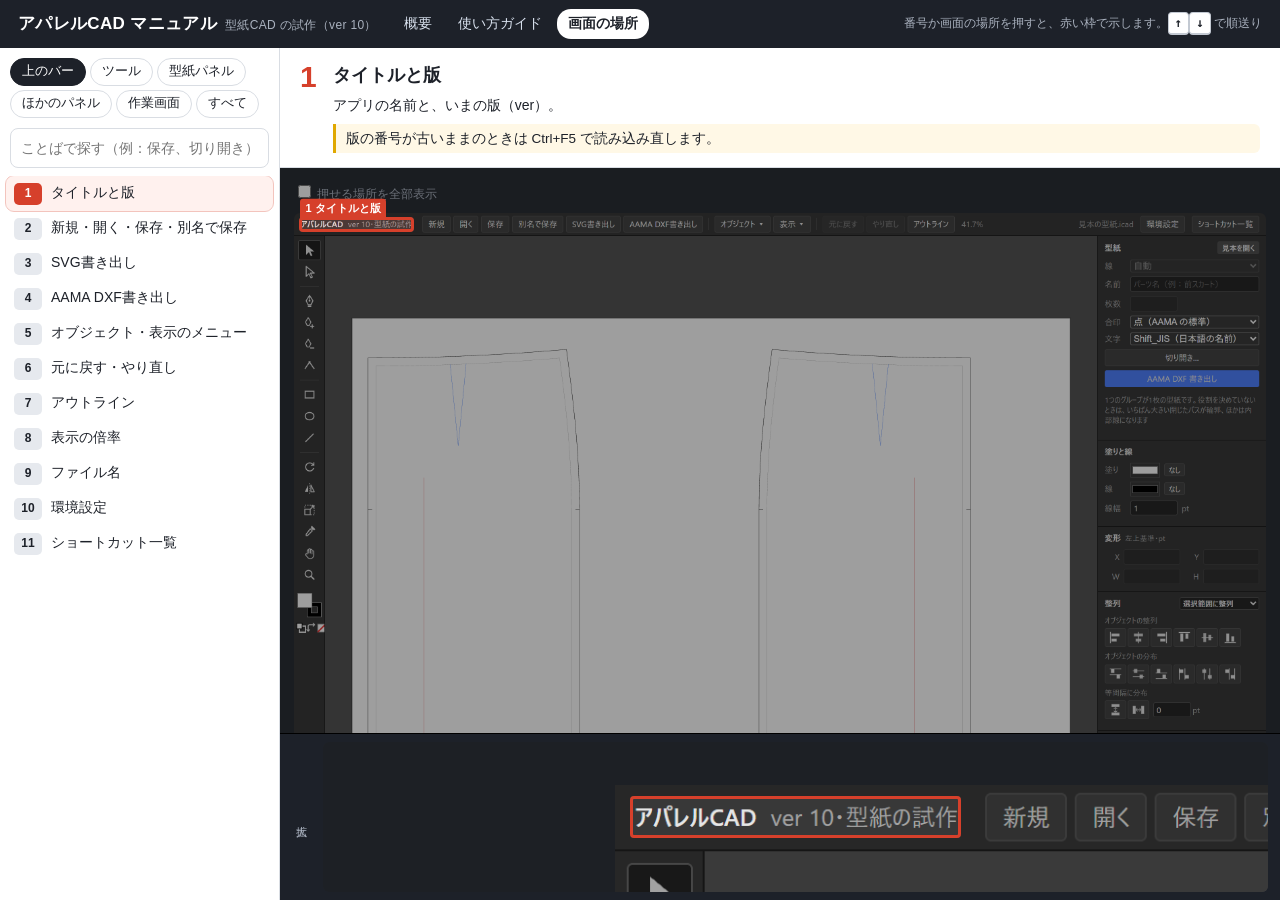
==== manual/index.html @ b2fe2792 "切り開き（タイトスカート → フレアスカート）と縫い代、マニュアル、見本を追加 - 型紙パネルに「切り開き…」：切り開き線のところで開いて広げ、輪郭は縫い代の幅で作り直す - 縫い代：ベジェのまま外側" ====
<!doctype html>
<html lang="ja">
<head>
<meta charset="utf-8">
<meta name="viewport" content="width=device-width, initial-scale=1">
<title>画面の場所｜アパレルCAD マニュアル</title>
<link rel="stylesheet" href="style.css">
<style>
html, body { height: 100%; }
body { display: flex; flex-direction: column; overflow: hidden; }
.wrap { flex: 1; display: grid; grid-template-columns: 280px minmax(0, 1fr); min-height: 0; }
.side { background: var(--panel); border-right: 1px solid var(--line); display: flex; flex-direction: column; min-height: 0; }
.cats { display: flex; flex-wrap: wrap; gap: 4px; padding: 10px 10px 6px; }
.cats button { border: 1px solid var(--line); background: #fff; border-radius: 14px; padding: 2px 11px; font: inherit; font-size: 12.5px; cursor: pointer; color: var(--ink); }
.cats button.on { background: var(--ink); color: #fff; border-color: var(--ink); }
.side input { margin: 4px 10px 8px; padding: 7px 10px; border: 1px solid var(--line); border-radius: 8px; font: inherit; font-size: 14px; }
.list { list-style: none; margin: 0; padding: 0 6px 12px; overflow: auto; flex: 1; }
.list li { display: flex; gap: 9px; align-items: flex-start; padding: 6px 8px; border-radius: 8px; cursor: pointer; font-size: 14px; line-height: 1.45; }
.list li:hover { background: #f0f2f5; }
.list li.on { background: var(--acc-soft); outline: 1px solid #f3c4bd; }
.list li .n { flex: none; min-width: 28px; height: 22px; padding: 0 4px; border-radius: 5px; background: #e6e9ee; font-size: 12px; font-weight: 800; display: flex; align-items: center; justify-content: center; margin-top: 1px; }
.list li.on .n { background: var(--acc); color: #fff; }
.list li .c { display: block; font-size: 11px; color: var(--dim); }
.main { display: flex; flex-direction: column; min-height: 0; min-width: 0; }
.detail { background: var(--panel); border-bottom: 1px solid var(--line); padding: 12px 20px; display: grid; grid-template-columns: auto minmax(0, 1fr); gap: 2px 16px; flex: none; }
.detail .no { grid-row: span 4; font-size: 30px; font-weight: 800; color: var(--acc); line-height: 1; padding-top: 2px; }
.detail h2 { margin: 0; font-size: 18px; }
.detail p { margin: 0; font-size: 14px; }
.detail .how { color: var(--dim); }
.detail .nt { font-size: 13.5px; background: var(--note); border-left: 3px solid #e0a800; padding: 3px 10px; border-radius: 0 6px 6px 0; margin-top: 4px; }
.view { flex: 1; overflow: auto; background: #2a2e35; min-height: 0; padding: 14px; }
.stage { position: relative; margin: 0 auto; max-width: 1440px; }
.stage img { display: block; width: 100%; height: auto; border-radius: 6px; user-select: none; }
.hs { position: absolute; border: 2px solid rgba(255, 255, 255, .0); border-radius: 4px; cursor: pointer; }
.stage:hover .hs, .stage.all .hs { border-color: rgba(214, 64, 43, .45); }
.hs:hover { border-color: var(--acc) !important; background: rgba(214, 64, 43, .08); }
.hs i { display: none; position: absolute; left: -2px; top: -2px; transform: translateY(-100%); background: var(--acc); color: #fff; font-style: normal; font-size: 11px; font-weight: 800; padding: 0 5px; border-radius: 3px 3px 0 0; white-space: nowrap; }
.hs:hover i, .hs.on i { display: block; }
.hs.on { border: 3px solid var(--acc) !important; background: rgba(214, 64, 43, .12); box-shadow: 0 0 0 4000px rgba(0, 0, 0, .38); z-index: 2; }
.zoom { flex: none; background: #1d2129; padding: 8px 12px; display: flex; gap: 12px; align-items: center; border-top: 1px solid #000; }
.zoom .lab { color: #aab2bf; font-size: 11px; writing-mode: vertical-rl; flex: none; }
.zoom .box { flex: 1; height: 150px; border-radius: 6px; position: relative; overflow: hidden; background: #2a2e35; }
.zoom .box img { position: absolute; max-width: none; }
.zoom .box i { position: absolute; border: 3px solid var(--acc); border-radius: 4px; box-shadow: 0 0 0 4000px rgba(0, 0, 0, .3); }
.bar { display: flex; gap: 8px; align-items: center; color: #aab2bf; font-size: 12px; margin: 0 auto 8px; max-width: 1440px; }
.bar label { cursor: pointer; }
@media (max-width: 900px) {
  body { overflow: auto; height: auto; }
  .wrap { grid-template-columns: 1fr; }
  .side { border-right: 0; border-bottom: 1px solid var(--line); max-height: 40vh; }
  .view { padding: 8px; }
  .zoom .box { height: 110px; }
}
</style>
</head>
<body>
<header class="top">
  <h1>アパレルCAD マニュアル<small>型紙CAD の試作（ver 10）</small></h1>
  <nav>
    <a href="concept.html">概要</a>
    <a href="guide.html">使い方ガイド</a>
    <a href="index.html" class="on">画面の場所</a>
  </nav>
  <span class="grow"></span>
  <span class="sub">番号か画面の場所を押すと、赤い枠で示します。<kbd>↑</kbd><kbd>↓</kbd> で順送り</span>
</header>
<div class="wrap">
  <aside class="side">
    <div class="cats" id="cats"></div>
    <input id="q" placeholder="ことばで探す（例：保存、切り開き）">
    <ol class="list" id="list"></ol>
  </aside>
  <main class="main">
    <div class="detail" id="detail"></div>
    <div class="view" id="view">
      <div class="bar"><label><input type="checkbox" id="all"> 押せる場所を全部表示</label></div>
      <div class="stage" id="stage"><img src="img/app.png" alt="アパレルCAD の画面（見本の型紙を開いたところ）"></div>
    </div>
    <div class="zoom"><span class="lab">拡大</span><div class="box" id="zoom"><img src="img/app.png" alt=""><i></i></div></div>
  </main>
</div>
<script src="shots.js"></script>
<script src="data.js"></script>
<script>
(function () {
  const $ = (id) => document.getElementById(id);
  const shot = SHOTS.app, W = shot.w, H = shot.h;
  const items = DATA.items.filter((f) => shot.r[f.r]);
  let cur = null, cat = DATA.cats[0].id;
  const esc = (s) => String(s == null ? '' : s).replace(/[&<>"]/g, (m) => ({ '&': '&amp;', '<': '&lt;', '>': '&gt;', '"': '&quot;' }[m]));
  const catName = (id) => (DATA.cats.find((c) => c.id === id) || {}).title || '';

  $('cats').innerHTML = DATA.cats.map((c) => `<button data-c="${c.id}">${esc(c.title)}</button>`).join('') + '<button data-c="*">すべて</button>';
  $('cats').onclick = (e) => { const b = e.target.closest('button'); if (!b) return; cat = b.dataset.c; $('q').value = ''; renderList(); const v = visible(); if (v.length && v.indexOf(cur) < 0) select(v[0]); };
  $('q').oninput = renderList;
  function visible() {
    const q = $('q').value.trim().toLowerCase();
    return items.filter((f) => q ? (f.name + ' ' + f.what + ' ' + (f.how || '') + ' ' + (f.note || '')).toLowerCase().includes(q) : (cat === '*' || f.cat === cat));
  }
  function renderList() {
    const q = $('q').value.trim();
    [...$('cats').children].forEach((b) => b.classList.toggle('on', b.dataset.c === cat && !q));
    $('list').innerHTML = visible().map((f) => `<li data-no="${f.no}" class="${f === cur ? 'on' : ''}"><span class="n">${f.no}</span><span>${esc(f.name)}${cat === '*' || q ? `<span class="c">${esc(catName(f.cat))}</span>` : ''}</span></li>`).join('') || '<li>見つかりません</li>';
  }
  $('list').onclick = (e) => { const li = e.target.closest('li[data-no]'); if (li) select(byNo(li.dataset.no)); };
  const byNo = (n) => items.find((f) => f.no === n);

  // 画面の上の押せる場所
  const pct = (v, d) => (v / d * 100) + '%';
  $('stage').insertAdjacentHTML('beforeend', items.map((f) => {
    const r = shot.r[f.r];
    return `<div class="hs" data-no="${f.no}" title="${f.no} ${esc(f.name)}" style="left:${pct(r[0] - 2, W)};top:${pct(r[1] - 2, H)};width:${pct(r[2] + 4, W)};height:${pct(r[3] + 4, H)}"><i>${f.no} ${esc(f.name)}</i></div>`;
  }).join(''));
  $('stage').onclick = (e) => { const h = e.target.closest('.hs'); if (h) select(byNo(h.dataset.no), false); };
  $('all').onchange = (e) => $('stage').classList.toggle('all', e.target.checked);

  function select(f, scroll = true) {
    if (!f) return;
    cur = f;
    if (cat !== '*' && f.cat !== cat && !$('q').value.trim()) cat = f.cat;
    renderList();
    const li = $('list').querySelector(`li[data-no="${f.no}"]`); if (li) li.scrollIntoView({ block: 'nearest' });
    $('detail').innerHTML = `<div class="no">${f.no}</div><h2>${esc(f.name)}</h2><p>${esc(f.what)}</p>${f.how ? `<p class="how">${esc(f.how)}</p>` : ''}${f.note ? `<p class="nt">${esc(f.note)}</p>` : ''}`;
    document.querySelectorAll('.hs').forEach((h) => h.classList.toggle('on', h.dataset.no === f.no));
    if (scroll) { const h = document.querySelector(`.hs[data-no="${f.no}"]`); if (h) h.scrollIntoView({ block: 'nearest', inline: 'nearest', behavior: 'smooth' }); }
    drawZoom(f);
  }
  // 下の拡大：選んだ場所のまわりを大きく
  function drawZoom(f) {
    const box = $('zoom'), img = box.querySelector('img'), mark = box.querySelector('i');
    const r = shot.r[f.r], bw = box.clientWidth, bh = box.clientHeight;
    const s = Math.min(3, bh / (r[3] + 60), bw / (r[2] + 80));
    const cx = r[0] + r[2] / 2, cy = r[1] + r[3] / 2;
    img.style.width = (W * s) + 'px';
    img.style.left = (bw / 2 - cx * s) + 'px'; img.style.top = (bh / 2 - cy * s) + 'px';
    Object.assign(mark.style, { left: (bw / 2 - r[2] * s / 2 - 4) + 'px', top: (bh / 2 - r[3] * s / 2 - 4) + 'px', width: (r[2] * s + 8) + 'px', height: (r[3] * s + 8) + 'px' });
  }
  window.addEventListener('resize', () => cur && drawZoom(cur));
  document.addEventListener('keydown', (e) => {
    if (e.target.tagName === 'INPUT' || !['ArrowDown', 'ArrowUp'].includes(e.key)) return;
    const v = visible(), i = v.indexOf(cur);
    const n = v[Math.max(0, Math.min(v.length - 1, i + (e.key === 'ArrowDown' ? 1 : -1)))];
    if (n) { e.preventDefault(); select(n); }
  });
  renderList();
  select(items.find((f) => f.cat === cat), false);
})();
</script>
</body>
</html>
---- manual/style.css ----
/* アパレルCAD マニュアル 共通のデザイン */
:root {
  --bg: #f4f5f7; --panel: #fff; --line: #d9dde3; --ink: #1d2129; --dim: #5f6b7d;
  --acc: #d6402b; --acc-soft: #fff1ee; --blue: #2f6fff; --green: #0f9d58; --orange: #f08c00; --note: #fff8e6;
}
* { box-sizing: border-box; }
html, body { margin: 0; }
body { background: var(--bg); color: var(--ink); font: 15px/1.75 "Yu Gothic UI", "Hiragino Sans", "Meiryo", sans-serif; }
a { color: #1a5fd6; }
kbd { display: inline-block; min-width: 1.6em; padding: 0 6px; border: 1px solid #c3c9d2; border-bottom-width: 2px; border-radius: 4px; background: #fff; font: 600 12.5px/1.6 Consolas, "Yu Gothic UI", monospace; text-align: center; color: var(--ink); }
code { background: #eef0f3; border-radius: 4px; padding: 0 5px; font-size: .92em; }

/* 上のバー（全ページ共通） */
.top { position: sticky; top: 0; z-index: 20; display: flex; align-items: center; gap: 6px 16px; flex-wrap: wrap; padding: 9px 18px; background: #1d2129; color: #fff; }
.top h1 { margin: 0; font-size: 17px; letter-spacing: .02em; }
.top h1 small { color: #aab2bf; font-weight: 400; font-size: 12px; margin-left: 8px; }
.top nav { display: flex; gap: 4px; flex-wrap: wrap; }
.top nav a { color: #d9e2ef; text-decoration: none; font-size: 13.5px; padding: 3px 11px; border-radius: 14px; }
.top nav a:hover { background: #333a45; }
.top nav a.on { background: #fff; color: var(--ink); font-weight: 700; }
.top .grow { flex: 1; }
.top .sub { color: #aab2bf; font-size: 12px; }

/* 読み物のページ */
.doc { display: grid; grid-template-columns: 230px minmax(0, 1fr); gap: 28px; max-width: 1240px; margin: 0 auto; padding: 24px 20px 80px; }
.toc { position: sticky; top: 64px; align-self: start; max-height: calc(100vh - 84px); overflow: auto; font-size: 13.5px; }
.toc b { display: block; font-size: 12px; color: var(--dim); margin: 4px 0 6px; }
.toc a { display: block; color: var(--ink); text-decoration: none; padding: 4px 10px; border-left: 3px solid transparent; border-radius: 0 6px 6px 0; }
.toc a:hover { background: #e9ecf0; }
.toc a.on { border-left-color: var(--acc); background: var(--acc-soft); font-weight: 700; }
.toc a.sub { padding-left: 22px; font-size: 12.5px; color: var(--dim); }
article { min-width: 0; }
article > section { background: var(--panel); border: 1px solid var(--line); border-radius: 12px; padding: 26px 30px 30px; margin-bottom: 22px; }
article h2 { margin: 0 0 4px; font-size: 22px; display: flex; align-items: center; gap: 10px; }
article h2 .num { flex: none; width: 34px; height: 34px; border-radius: 50%; background: var(--acc); color: #fff; font-size: 17px; display: inline-flex; align-items: center; justify-content: center; }
article h3 { margin: 26px 0 6px; font-size: 17px; border-bottom: 2px solid #eef0f3; padding-bottom: 4px; }
article .lead { color: var(--dim); margin: 2px 0 14px; }
article p { margin: 8px 0; }
.note { background: var(--note); border-left: 4px solid #e0a800; padding: 8px 14px; border-radius: 0 8px 8px 0; margin: 12px 0; font-size: 14px; }
.tip { background: #eef6ff; border-left: 4px solid var(--blue); padding: 8px 14px; border-radius: 0 8px 8px 0; margin: 12px 0; font-size: 14px; }
table.t { border-collapse: collapse; width: 100%; margin: 10px 0; font-size: 14px; }
table.t th, table.t td { border: 1px solid var(--line); padding: 6px 10px; text-align: left; vertical-align: top; }
table.t th { background: #f0f2f5; font-weight: 700; white-space: nowrap; }
.sw { display: inline-block; width: 22px; height: 0; border-top: 3px solid; vertical-align: middle; margin-right: 6px; }
.dot { display: inline-block; width: 10px; height: 10px; border-radius: 50%; vertical-align: middle; margin-right: 6px; }

/* 手順（番号つき） */
ol.steps { list-style: none; counter-reset: s; padding: 0; margin: 12px 0; }
ol.steps > li { counter-increment: s; position: relative; padding: 2px 0 10px 42px; }
ol.steps > li::before { content: counter(s); position: absolute; left: 0; top: 2px; width: 28px; height: 28px; border-radius: 8px; background: var(--ink); color: #fff; font-weight: 800; font-size: 14px; display: flex; align-items: center; justify-content: center; }
ol.steps > li b.key { color: var(--acc); }

/* キャプチャ＋番号の枠 */
figure { margin: 16px 0 20px; }
figure .shot { position: relative; border-radius: 10px; border: 1px solid #c9ced6; background: #2a2e35; box-shadow: 0 2px 10px rgba(0, 0, 0, .08); margin-left: 12px; }
figure .shot .clip { position: absolute; inset: 0; overflow: hidden; border-radius: 10px; }
figure .shot img { position: absolute; display: block; max-width: none; user-select: none; }
figure .shot .mk { position: absolute; border: 3px solid var(--acc); border-radius: 6px; box-shadow: 0 0 0 2px rgba(255, 255, 255, .7); pointer-events: none; }
figure .shot .mk i { position: absolute; left: -3px; top: -3px; transform: translate(-50%, -50%); width: 26px; height: 26px; border-radius: 50%; background: var(--acc); color: #fff; font: 800 14px/26px "Yu Gothic UI", sans-serif; text-align: center; font-style: normal; box-shadow: 0 1px 4px rgba(0, 0, 0, .35); }
figure figcaption { font-size: 13.5px; color: var(--dim); margin-top: 8px; }
figure figcaption ol { margin: 6px 0 0; padding-left: 0; list-style: none; }
figure figcaption li { margin: 2px 0; color: var(--ink); }
figure figcaption li span.n { display: inline-block; width: 20px; height: 20px; border-radius: 50%; background: var(--acc); color: #fff; font-size: 12px; font-weight: 800; text-align: center; line-height: 20px; margin-right: 6px; }
.pair { display: grid; grid-template-columns: 1fr 1fr; gap: 16px; }
.pair figure { margin: 8px 0; }
svg.dia { display: block; width: 100%; height: auto; }
.zoomable { cursor: zoom-in; }
.lightbox { position: fixed; inset: 0; background: rgba(15, 18, 24, .88); z-index: 50; display: flex; align-items: center; justify-content: center; padding: 20px; cursor: zoom-out; }
.lightbox img { max-width: 100%; max-height: 100%; border-radius: 8px; }

@media (max-width: 900px) {
  body { font-size: 15px; }
  .doc { grid-template-columns: 1fr; padding: 14px 12px 60px; gap: 10px; }
  .toc { position: static; max-height: none; background: var(--panel); border: 1px solid var(--line); border-radius: 10px; padding: 8px; }
  .toc a.sub { display: none; }
  article > section { padding: 18px 16px 20px; }
  article h2 { font-size: 19px; }
  .pair { grid-template-columns: 1fr; }
  table.t { font-size: 13px; }
  .top .sub { display: none; }
}
@media print {
  .top, .toc { display: none; }
  body { background: #fff; }
  .doc { display: block; padding: 0; }
  article > section { border: 0; padding: 0; page-break-after: always; }
}
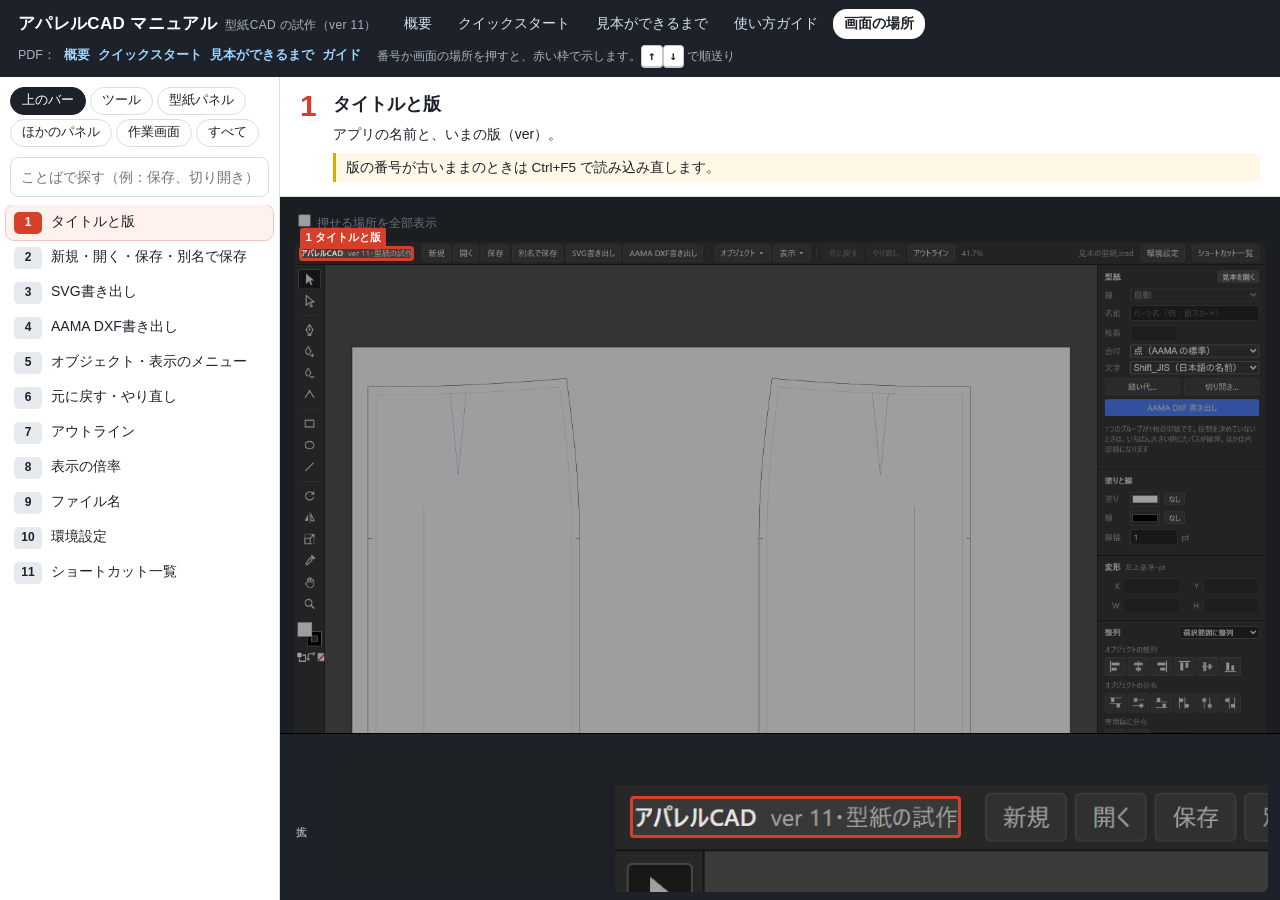
==== commit e7246025: "縫い代ボタン、URL で見本を開く、マニュアルに「見本ができるまで」と PDF を追加 - 型紙パネルに「縫い代…」：選んだ縫い線の外側に、縫い代の幅で輪郭（裁断線）を作る（あれば作り直す） - ?s" ====
--- a/manual/index.html
+++ b/manual/index.html
@@ -4,7 +4,7 @@
 <meta charset="utf-8">
 <meta name="viewport" content="width=device-width, initial-scale=1">
 <title>画面の場所｜アパレルCAD マニュアル</title>
-<link rel="stylesheet" href="style.css">
+<link rel="stylesheet" href="style.css?v=13">
 <style>
 html, body { height: 100%; }
 body { display: flex; flex-direction: column; overflow: hidden; }
@@ -44,7 +44,7 @@
 .zoom .box i { position: absolute; border: 3px solid var(--acc); border-radius: 4px; box-shadow: 0 0 0 4000px rgba(0, 0, 0, .3); }
 .bar { display: flex; gap: 8px; align-items: center; color: #aab2bf; font-size: 12px; margin: 0 auto 8px; max-width: 1440px; }
 .bar label { cursor: pointer; }
-@media (max-width: 900px) {
+@media screen and (max-width: 900px) {
   body { overflow: auto; height: auto; }
   .wrap { grid-template-columns: 1fr; }
   .side { border-right: 0; border-bottom: 1px solid var(--line); max-height: 40vh; }
@@ -55,13 +55,16 @@
 </head>
 <body>
 <header class="top">
-  <h1>アパレルCAD マニュアル<small>型紙CAD の試作（ver 10）</small></h1>
+  <h1>アパレルCAD マニュアル<small>型紙CAD の試作（ver 11）</small></h1>
   <nav>
     <a href="concept.html">概要</a>
+    <a href="quickstart.html">クイックスタート</a>
+    <a href="tutorial.html">見本ができるまで</a>
     <a href="guide.html">使い方ガイド</a>
     <a href="index.html" class="on">画面の場所</a>
   </nav>
   <span class="grow"></span>
+  <span class="pdfs">PDF：<a href="concept.pdf" target="_blank">概要</a><a href="quickstart.pdf" target="_blank">クイックスタート</a><a href="tutorial.pdf" target="_blank">見本ができるまで</a><a href="guide.pdf" target="_blank">ガイド</a></span>
   <span class="sub">番号か画面の場所を押すと、赤い枠で示します。<kbd>↑</kbd><kbd>↓</kbd> で順送り</span>
 </header>
 <div class="wrap">
@@ -79,8 +82,8 @@
     <div class="zoom"><span class="lab">拡大</span><div class="box" id="zoom"><img src="img/app.png" alt=""><i></i></div></div>
   </main>
 </div>
-<script src="shots.js"></script>
-<script src="data.js"></script>
+<script src="shots.js?v=13"></script>
+<script src="data.js?v=13"></script>
 <script>
 (function () {
   const $ = (id) => document.getElementById(id);
--- a/manual/style.css
+++ b/manual/style.css
@@ -20,6 +20,9 @@
 .top nav a.on { background: #fff; color: var(--ink); font-weight: 700; }
 .top .grow { flex: 1; }
 .top .sub { color: #aab2bf; font-size: 12px; }
+.top .pdfs { color: #aab2bf; font-size: 12.5px; }
+.top .pdfs a { color: #9fd6ff; font-weight: 700; text-decoration: none; margin-left: 8px; }
+.top .pdfs a:hover { text-decoration: underline; }
 
 /* 読み物のページ */
 .doc { display: grid; grid-template-columns: 230px minmax(0, 1fr); gap: 28px; max-width: 1240px; margin: 0 auto; padding: 24px 20px 80px; }
@@ -68,7 +71,7 @@
 .lightbox { position: fixed; inset: 0; background: rgba(15, 18, 24, .88); z-index: 50; display: flex; align-items: center; justify-content: center; padding: 20px; cursor: zoom-out; }
 .lightbox img { max-width: 100%; max-height: 100%; border-radius: 8px; }
 
-@media (max-width: 900px) {
+@media screen and (max-width: 900px) {
   body { font-size: 15px; }
   .doc { grid-template-columns: 1fr; padding: 14px 12px 60px; gap: 10px; }
   .toc { position: static; max-height: none; background: var(--panel); border: 1px solid var(--line); border-radius: 10px; padding: 8px; }
@@ -80,8 +83,12 @@
   .top .sub { display: none; }
 }
 @media print {
+  @page { size: A4; margin: 12mm; }
   .top, .toc { display: none; }
   body { background: #fff; }
   .doc { display: block; padding: 0; }
-  article > section { border: 0; padding: 0; page-break-after: always; }
+  article > section { border: 0; padding: 0 0 6mm; margin: 0; }
+  figure, table.t, svg.dia, .note, .tip, ol.steps > li { break-inside: avoid; }
+  article h2, article h3 { break-after: avoid; }
+  body { font-size: 10.5pt; }
 }
